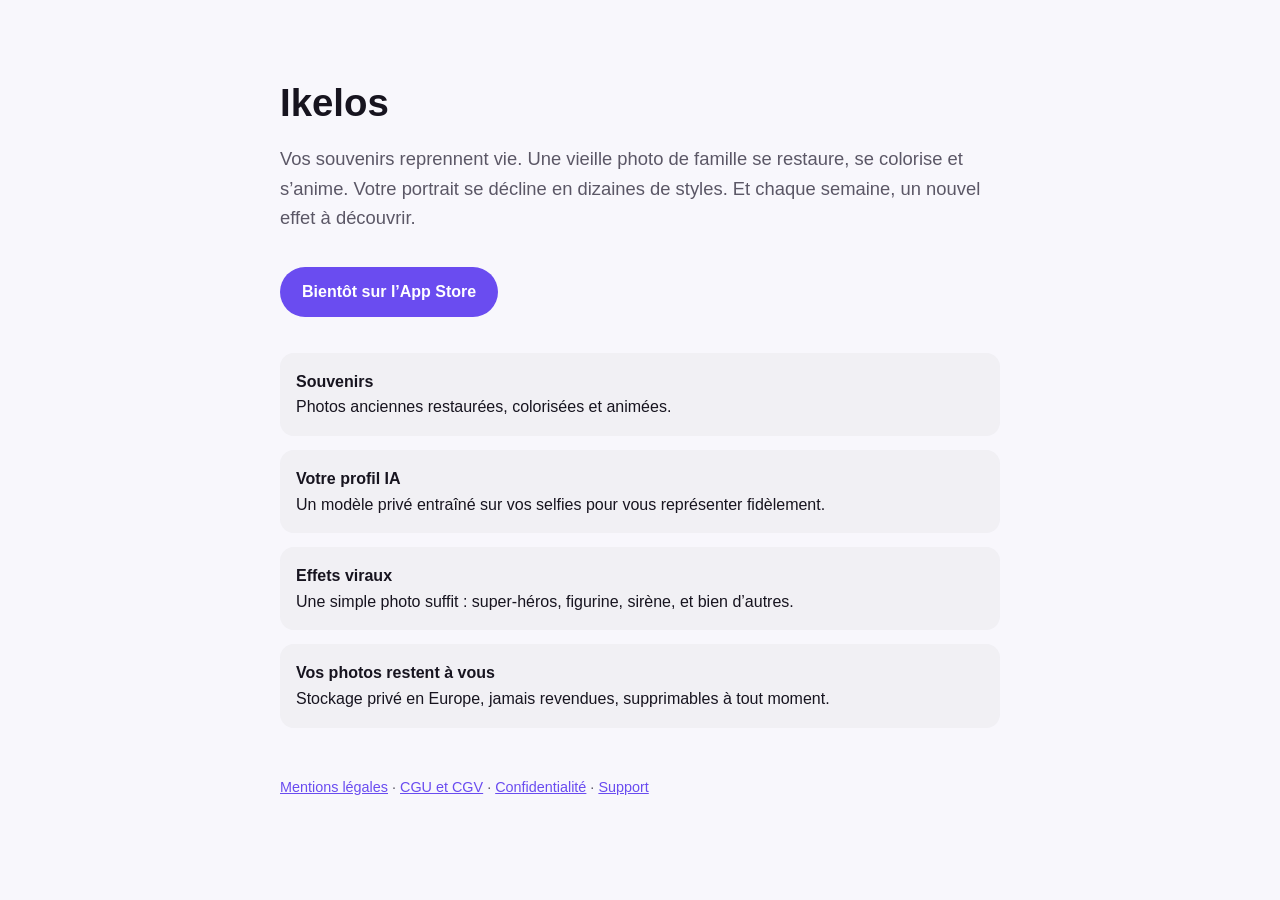
==== index.html @ d34604f9 "Site ikelos.fr : accueil, mentions légales, CGU et CGV, confidentialité, support Co-Authored-By: Cla" ====
<!doctype html>
<html lang="fr"><head><meta charset="utf-8"><meta name="viewport" content="width=device-width,initial-scale=1">
<title>Ikelos — vos photos prennent vie</title>
<meta name="description" content="Ikelos : vos photos de famille restaurées et animées, votre portrait dans des dizaines de styles, et chaque semaine un nouvel effet.">
<link rel="stylesheet" href="/style.css"></head>
<body><main>
<section class="hero">
<h1>Ikelos</h1>
<p class="lead">Vos souvenirs reprennent vie. Une vieille photo de famille se restaure, se colorise et s’anime. Votre portrait se décline en dizaines de styles. Et chaque semaine, un nouvel effet à découvrir.</p>
<a class="cta" href="#">Bientôt sur l’App Store</a>
</section>
<section class="features">
<div><strong>Souvenirs</strong><br>Photos anciennes restaurées, colorisées et animées.</div>
<div><strong>Votre profil IA</strong><br>Un modèle privé entraîné sur vos selfies pour vous représenter fidèlement.</div>
<div><strong>Effets viraux</strong><br>Une simple photo suffit : super-héros, figurine, sirène, et bien d’autres.</div>
<div><strong>Vos photos restent à vous</strong><br>Stockage privé en Europe, jamais revendues, supprimables à tout moment.</div>
</section>
<footer><a href="/mentions-legales/">Mentions légales</a> · <a href="/cgu/">CGU et CGV</a> · <a href="/confidentialite/">Confidentialité</a> · <a href="/support/">Support</a></footer>
</main></body></html>
---- style.css ----
:root{--bg:#f8f7fc;--text:#17141f;--muted:#5b5766;--accent:#6a4cf0}
@media (prefers-color-scheme:dark){:root{--bg:#0e0b14;--text:#f2effa;--muted:#a9a3b8;--accent:#a493ff}}
body{margin:0;background:var(--bg);color:var(--text);font:16px/1.6 -apple-system,BlinkMacSystemFont,"Segoe UI",Roboto,sans-serif}
main{max-width:720px;margin:0 auto;padding:32px 20px 64px}
h1{font-size:1.9em;line-height:1.2;margin:0 0 4px}h2{margin-top:2em;font-size:1.25em}
.meta{color:var(--muted);margin:0 0 24px}a{color:var(--accent)}
table{border-collapse:collapse;width:100%;font-size:.95em}td,th{border-bottom:1px solid #8883;padding:8px 6px;text-align:left;vertical-align:top}
.draft{background:#ffd76a33;border-left:4px solid #e0a400;padding:10px 14px;border-radius:6px}

.hero{padding:48px 0 8px}.hero h1{font-size:2.4em}.lead{font-size:1.15em;color:var(--muted)}
.cta{display:inline-block;margin-top:16px;padding:12px 22px;border-radius:999px;background:var(--accent);color:#fff;text-decoration:none;font-weight:600}
.features{display:grid;gap:14px;margin-top:28px}.features div{padding:16px;border-radius:14px;background:#8881}
footer{margin-top:48px;color:var(--muted);font-size:.9em}
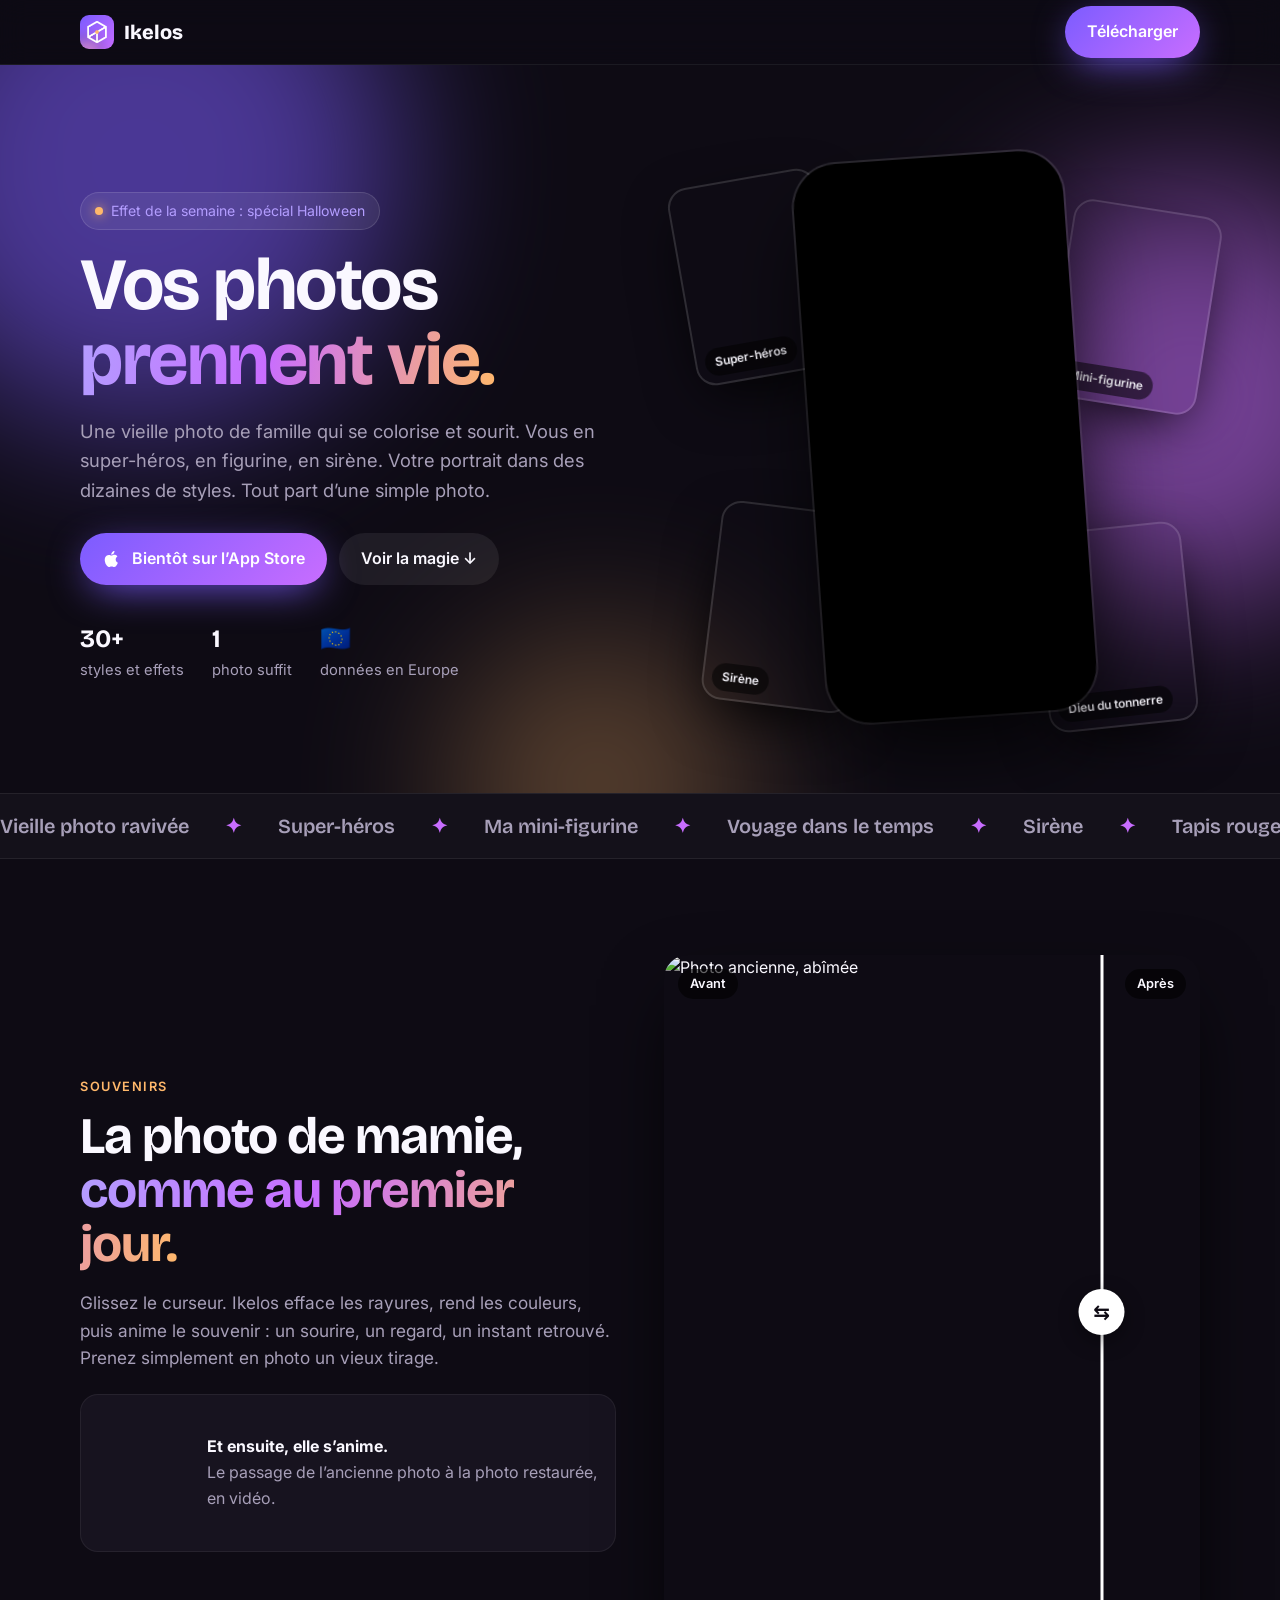
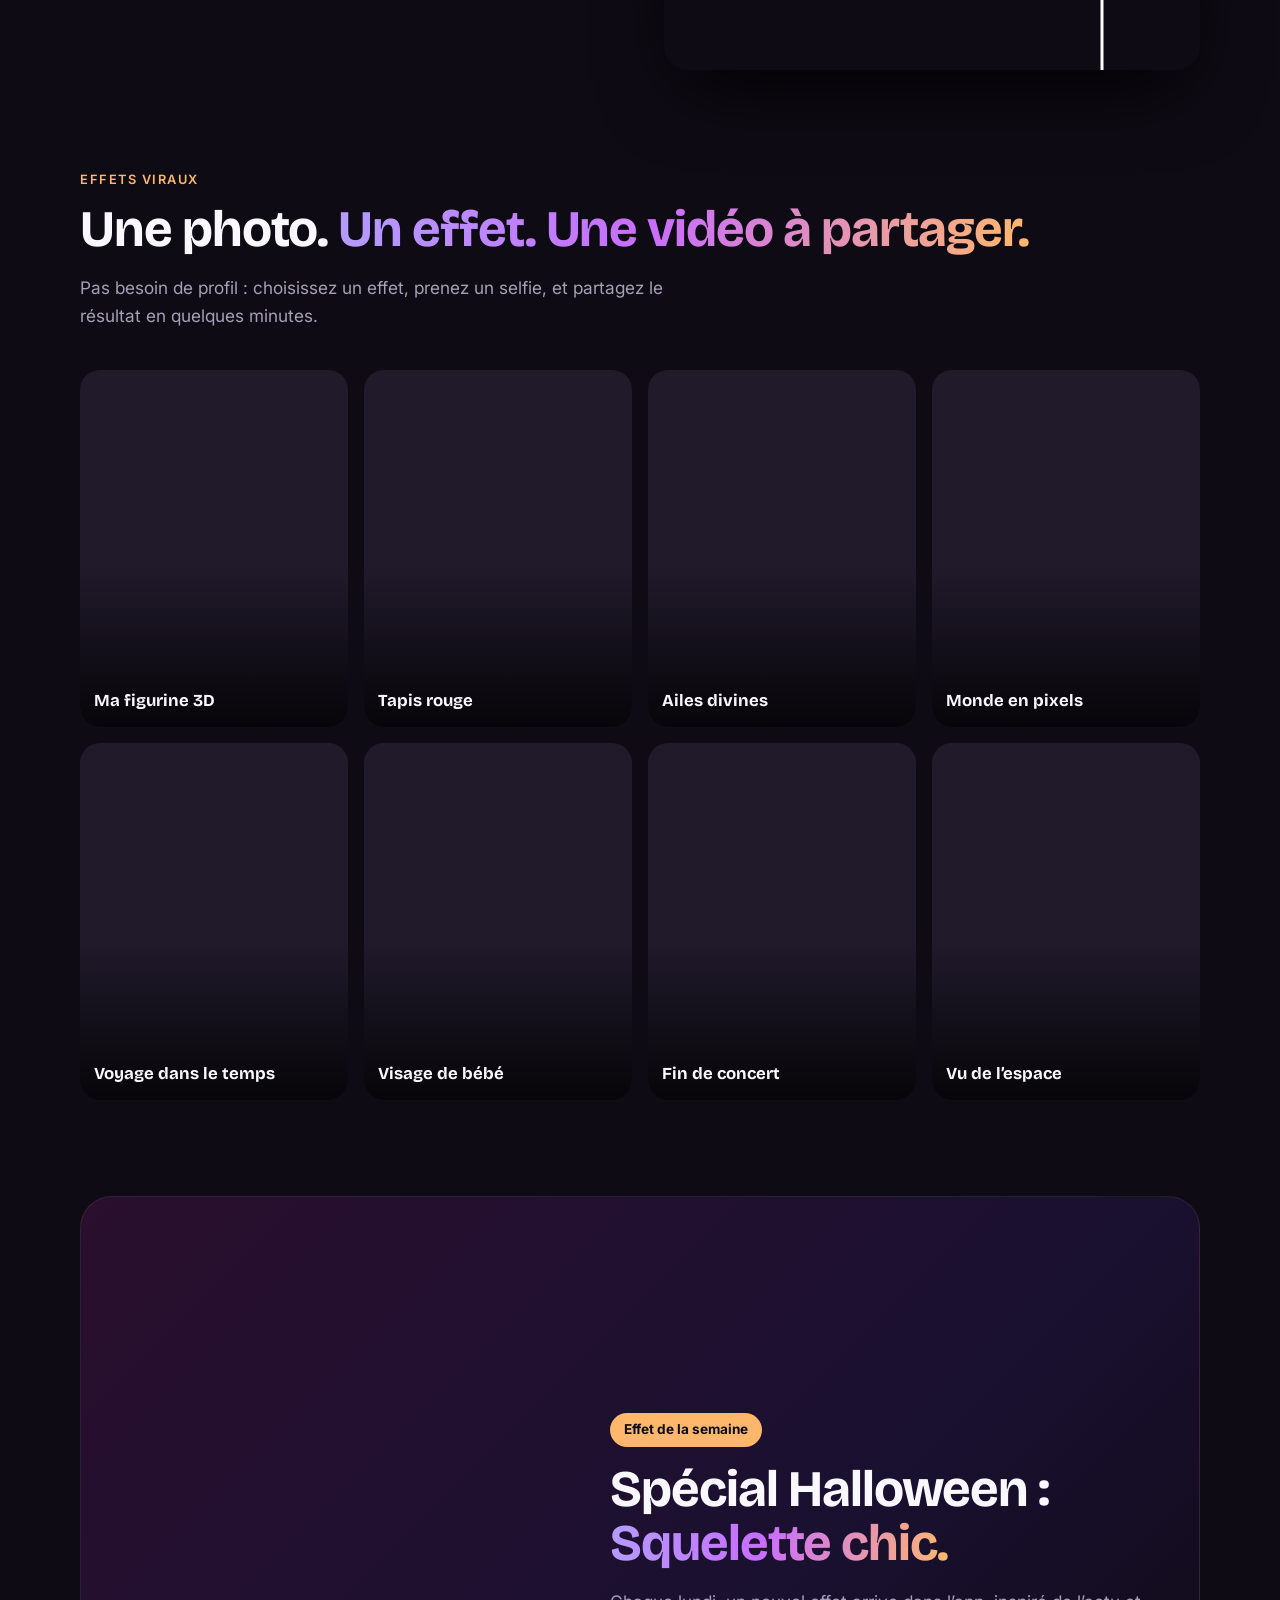
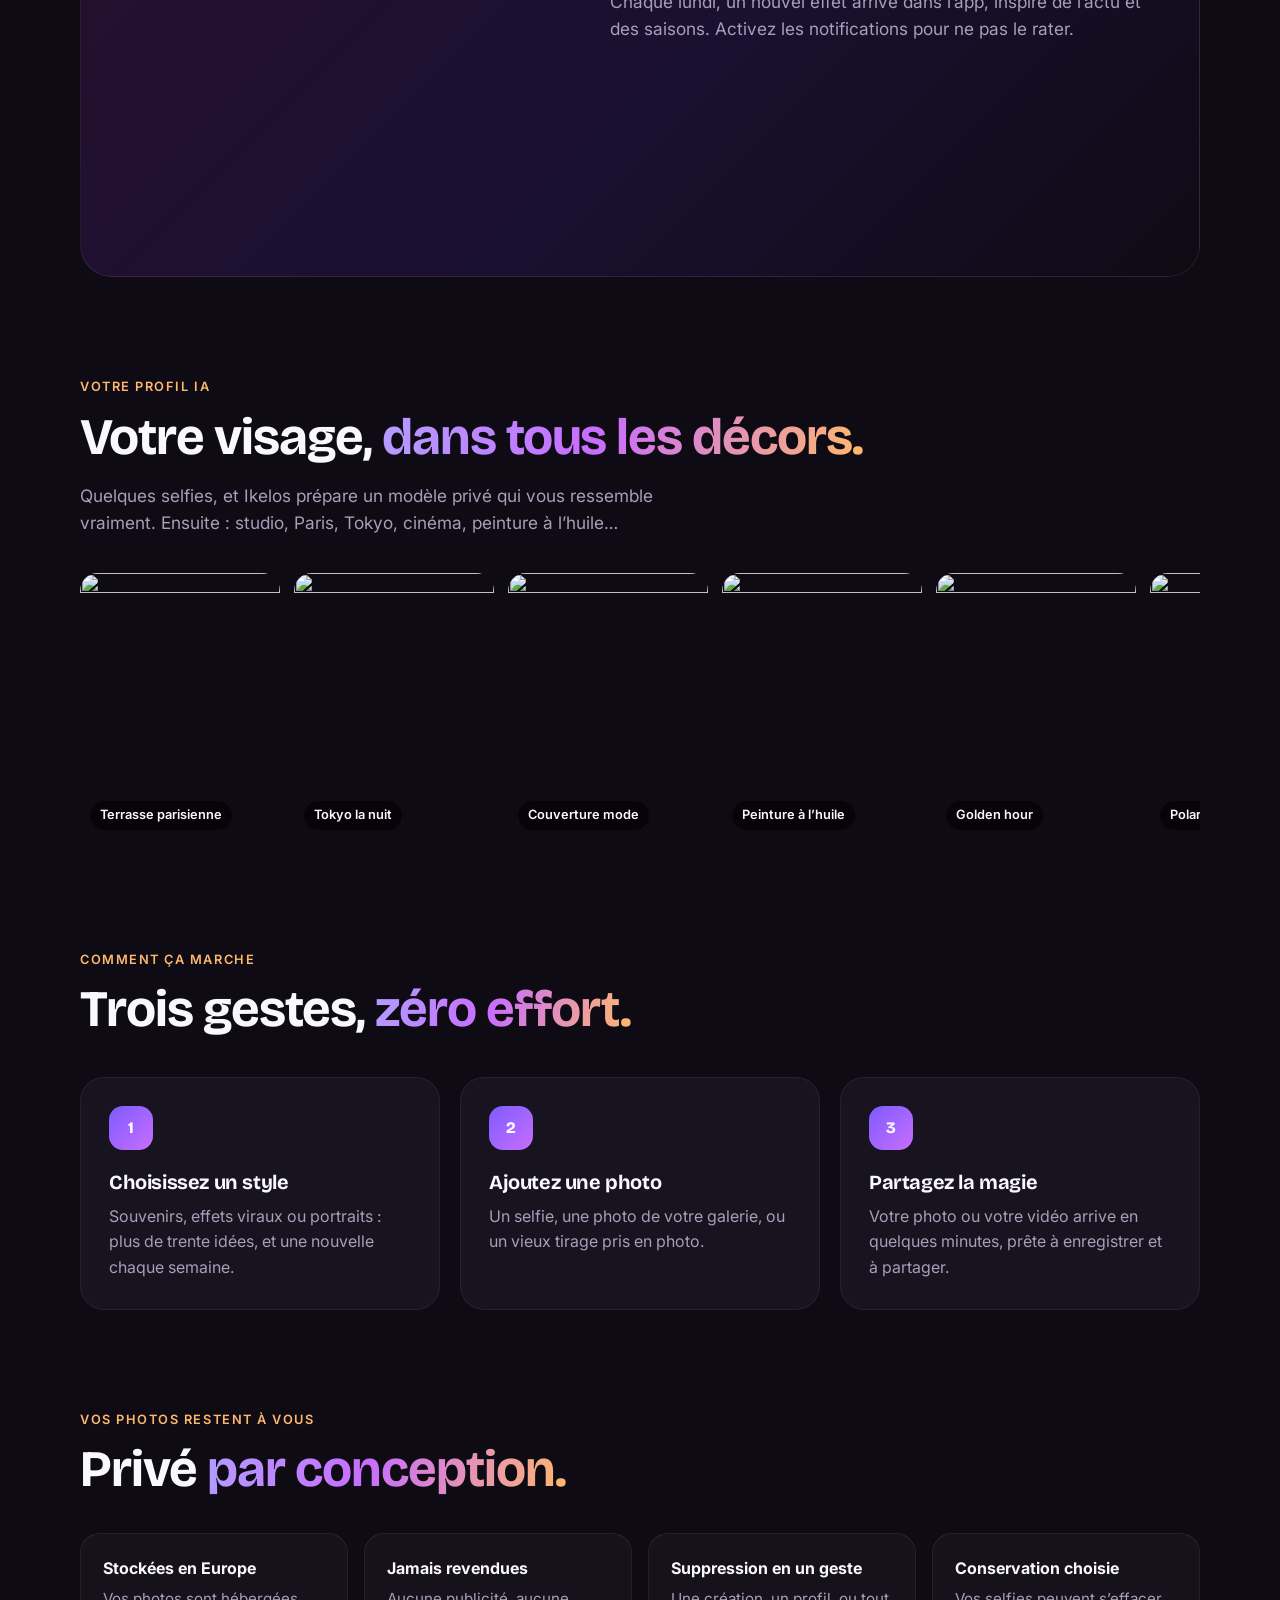
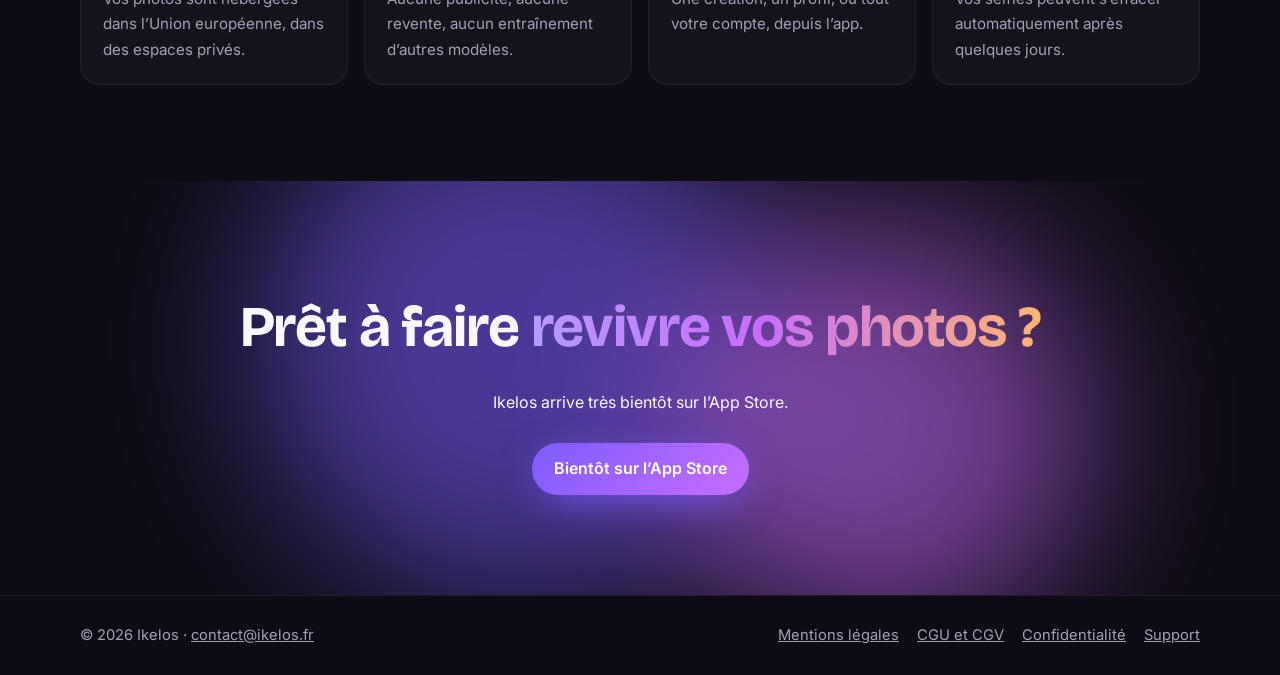
==== commit 8490e322: "Accueil vivant : vidéos des effets, avant-après des souvenirs, effet de la semaine Co-Authored-By: C" ====
--- a/index.html
+++ b/index.html
@@ -1,19 +1,345 @@
 <!doctype html>
-<html lang="fr"><head><meta charset="utf-8"><meta name="viewport" content="width=device-width,initial-scale=1">
+<html lang="fr">
+<head>
+<meta charset="utf-8">
+<meta name="viewport" content="width=device-width,initial-scale=1">
 <title>Ikelos — vos photos prennent vie</title>
-<meta name="description" content="Ikelos : vos photos de famille restaurées et animées, votre portrait dans des dizaines de styles, et chaque semaine un nouvel effet.">
-<link rel="stylesheet" href="/style.css"></head>
-<body><main>
-<section class="hero">
-<h1>Ikelos</h1>
-<p class="lead">Vos souvenirs reprennent vie. Une vieille photo de famille se restaure, se colorise et s’anime. Votre portrait se décline en dizaines de styles. Et chaque semaine, un nouvel effet à découvrir.</p>
-<a class="cta" href="#">Bientôt sur l’App Store</a>
-</section>
-<section class="features">
-<div><strong>Souvenirs</strong><br>Photos anciennes restaurées, colorisées et animées.</div>
-<div><strong>Votre profil IA</strong><br>Un modèle privé entraîné sur vos selfies pour vous représenter fidèlement.</div>
-<div><strong>Effets viraux</strong><br>Une simple photo suffit : super-héros, figurine, sirène, et bien d’autres.</div>
-<div><strong>Vos photos restent à vous</strong><br>Stockage privé en Europe, jamais revendues, supprimables à tout moment.</div>
-</section>
-<footer><a href="/mentions-legales/">Mentions légales</a> · <a href="/cgu/">CGU et CGV</a> · <a href="/confidentialite/">Confidentialité</a> · <a href="/support/">Support</a></footer>
-</main></body></html>
+<meta name="description" content="Ikelos : vos photos de famille restaurées et animées, votre portrait dans des dizaines de styles, et chaque semaine un nouvel effet viral.">
+<meta property="og:title" content="Ikelos — vos photos prennent vie">
+<meta property="og:description" content="Souvenirs restaurés et animés, effets viraux, votre portrait dans des dizaines de styles.">
+<meta property="og:image" content="https://kygvxnhfzdilxuaqdbyi.supabase.co/storage/v1/object/public/catalog/covers/super-heros.jpg">
+<link rel="icon" href="/favicon.png">
+<link rel="apple-touch-icon" href="/icon.png">
+<link rel="preconnect" href="https://fonts.googleapis.com">
+<link rel="preconnect" href="https://fonts.gstatic.com" crossorigin>
+<link href="https://fonts.googleapis.com/css2?family=Bricolage+Grotesque:opsz,wght@12..96,600;12..96,800&family=Inter:wght@400;500;600&display=swap" rel="stylesheet">
+<style>
+:root{
+  --ink:#0E0B14;--ink2:#17131F;--ink3:#201A2B;--line:#3A3149;
+  --text:#FAF8FF;--muted:#A79FB8;
+  --violet:#7C5CFF;--violet2:#B39DFF;--fuchsia:#C86DFF;--amber:#FFB86B;
+  --radius:24px;
+}
+*{box-sizing:border-box}
+html{scroll-behavior:smooth}
+body{margin:0;background:var(--ink);color:var(--text);font:16px/1.6 Inter,system-ui,sans-serif;overflow-x:hidden}
+h1,h2,h3{font-family:"Bricolage Grotesque",Inter,sans-serif;letter-spacing:-.02em;margin:0}
+a{color:inherit}
+img,video{display:block}
+.wrap{max-width:1160px;margin:0 auto;padding:0 20px}
+.grad{background:linear-gradient(100deg,var(--violet2),var(--fuchsia) 45%,var(--amber));-webkit-background-clip:text;background-clip:text;color:transparent}
+
+/* barre du haut */
+nav{position:sticky;top:0;z-index:20;backdrop-filter:blur(14px);background:#0e0b14b3;border-bottom:1px solid #ffffff10}
+nav .wrap{display:flex;align-items:center;justify-content:space-between;height:64px}
+.brand{display:flex;align-items:center;gap:10px;text-decoration:none;font-family:"Bricolage Grotesque";font-weight:800;font-size:1.25em}
+.brand img{width:34px;height:34px;border-radius:9px}
+.btn{display:inline-flex;align-items:center;gap:10px;padding:13px 22px;border-radius:999px;font-weight:600;text-decoration:none;border:0;cursor:pointer;transition:transform .2s,box-shadow .2s}
+.btn-primary{background:linear-gradient(135deg,var(--violet),var(--fuchsia));color:#fff;box-shadow:0 10px 40px -10px var(--violet)}
+.btn-primary:hover{transform:translateY(-2px);box-shadow:0 16px 50px -10px var(--fuchsia)}
+.btn-ghost{background:#ffffff12;color:var(--text)}
+.btn svg{width:20px;height:20px}
+
+/* héros */
+.hero{position:relative;padding:72px 0 56px;overflow:hidden}
+.blob{position:absolute;border-radius:50%;filter:blur(80px);opacity:.55;animation:drift 14s ease-in-out infinite alternate;pointer-events:none}
+.b1{width:520px;height:520px;background:var(--violet);top:-160px;left:-120px}
+.b2{width:420px;height:420px;background:var(--fuchsia);top:120px;right:-120px;animation-delay:-5s}
+.b3{width:300px;height:300px;background:var(--amber);bottom:-140px;left:35%;opacity:.3;animation-delay:-9s}
+@keyframes drift{to{transform:translate(60px,40px) scale(1.12)}}
+.hero .wrap{position:relative;display:grid;grid-template-columns:1.05fr .95fr;gap:48px;align-items:center}
+.pill{display:inline-flex;gap:8px;align-items:center;padding:7px 14px;border-radius:999px;background:#ffffff12;border:1px solid #ffffff1f;font-size:.88em;color:var(--violet2)}
+.pill i{width:8px;height:8px;border-radius:50%;background:var(--amber);box-shadow:0 0 12px var(--amber);animation:pulse 1.6s infinite}
+@keyframes pulse{50%{opacity:.35}}
+.hero h1{font-size:clamp(2.6rem,6.2vw,4.6rem);line-height:1.02;margin:18px 0}
+.hero p.lead{font-size:1.15em;color:var(--muted);max-width:520px}
+.cta-row{display:flex;flex-wrap:wrap;gap:12px;margin-top:28px}
+.stats{display:flex;gap:28px;margin-top:34px;color:var(--muted);font-size:.92em}
+.stats b{display:block;font-family:"Bricolage Grotesque";font-size:1.7em;color:var(--text)}
+
+/* téléphone et cartes flottantes */
+.stage{position:relative;height:600px}
+.phone{position:absolute;left:50%;top:50%;width:270px;height:560px;transform:translate(-50%,-50%) rotate(-4deg);border-radius:44px;background:#000;padding:12px;box-shadow:0 40px 100px -20px #000,0 0 0 2px #ffffff20;z-index:3}
+.phone video{width:100%;height:100%;object-fit:cover;border-radius:34px}
+.phone::before{content:"";position:absolute;top:20px;left:50%;transform:translateX(-50%);width:90px;height:26px;border-radius:20px;background:#000;z-index:2}
+.float{position:absolute;width:150px;aspect-ratio:3/4;border-radius:20px;overflow:hidden;box-shadow:0 20px 60px -15px #000;border:2px solid #ffffff22;animation:bob 6s ease-in-out infinite;z-index:2}
+.float video{width:100%;height:100%;object-fit:cover}
+.float span{position:absolute;left:8px;bottom:8px;padding:4px 10px;border-radius:999px;background:#0008;backdrop-filter:blur(6px);font-size:.75em;font-weight:600}
+.f1{left:-10px;top:40px;transform:rotate(-10deg)}
+.f2{right:-10px;top:70px;transform:rotate(9deg);animation-delay:-2s}
+.f3{left:20px;bottom:30px;transform:rotate(7deg);animation-delay:-4s}
+.f4{right:10px;bottom:10px;transform:rotate(-6deg);animation-delay:-3s}
+@keyframes bob{50%{translate:0 -14px}}
+
+/* bandeau défilant */
+.marquee{border-block:1px solid #ffffff12;background:#ffffff06;overflow:hidden;padding:16px 0}
+.track{display:flex;gap:36px;width:max-content;animation:scroll 40s linear infinite;font-family:"Bricolage Grotesque";font-weight:600;font-size:1.25em;color:var(--muted)}
+.track span::after{content:"✦";margin-left:36px;color:var(--fuchsia)}
+@keyframes scroll{to{transform:translateX(-50%)}}
+
+section.block{padding:96px 0}
+.kicker{font-weight:600;color:var(--amber);text-transform:uppercase;letter-spacing:.12em;font-size:.8em}
+.block h2{font-size:clamp(2rem,4.4vw,3.2rem);line-height:1.05;margin:12px 0 16px}
+.block p.sub{color:var(--muted);font-size:1.08em;max-width:620px}
+
+/* avant / après */
+.memories{display:grid;grid-template-columns:1fr 1fr;gap:48px;align-items:center}
+.compare{position:relative;aspect-ratio:3/4;border-radius:var(--radius);overflow:hidden;user-select:none;touch-action:none;box-shadow:0 30px 80px -20px #000;cursor:ew-resize}
+.compare img{position:absolute;inset:0;width:100%;height:100%;object-fit:cover}
+.compare .after{clip-path:inset(0 0 0 var(--pos,50%))}
+.compare .handle{position:absolute;top:0;bottom:0;left:var(--pos,50%);width:3px;background:#fff;transform:translateX(-50%)}
+.compare .handle::after{content:"⇆";position:absolute;top:50%;left:50%;transform:translate(-50%,-50%);width:46px;height:46px;border-radius:50%;background:#fff;color:var(--ink);display:grid;place-items:center;font-size:20px;font-weight:700;box-shadow:0 6px 20px #0006}
+.tag{position:absolute;top:14px;padding:5px 12px;border-radius:999px;background:#0009;font-size:.8em;font-weight:600}
+.tag.l{left:14px}.tag.r{right:14px}
+.mini-video{margin-top:22px;display:flex;gap:16px;align-items:center;padding:14px;border-radius:18px;background:var(--ink2);border:1px solid #ffffff10}
+.mini-video video{width:96px;height:128px;object-fit:cover;border-radius:12px}
+
+/* grille d'effets */
+.grid{display:grid;grid-template-columns:repeat(4,1fr);gap:16px;margin-top:40px}
+.card{position:relative;aspect-ratio:3/4;border-radius:20px;overflow:hidden;background:var(--ink3);transition:transform .35s cubic-bezier(.2,.8,.2,1)}
+.card:hover{transform:translateY(-6px) rotate(-1deg)}
+.card video,.card img{width:100%;height:100%;object-fit:cover}
+.card::after{content:"";position:absolute;inset:0;background:linear-gradient(180deg,transparent 55%,#000c)}
+.card b{position:absolute;left:14px;bottom:12px;z-index:1;font-family:"Bricolage Grotesque";font-size:1.05em}
+
+/* effet de la semaine */
+.weekly{position:relative;display:grid;grid-template-columns:.9fr 1.1fr;gap:40px;align-items:center;padding:40px;border-radius:32px;background:linear-gradient(135deg,#2a0f2e,#1a1030 60%,#0e0b14);border:1px solid #ffffff14;overflow:hidden}
+.weekly video{width:100%;aspect-ratio:3/4;object-fit:cover;border-radius:22px}
+.badge{display:inline-block;padding:6px 14px;border-radius:999px;background:var(--amber);color:var(--ink);font-weight:700;font-size:.85em}
+
+/* styles photo */
+.strip{display:flex;gap:14px;margin-top:36px;overflow-x:auto;scroll-snap-type:x mandatory;padding-bottom:10px}
+.strip figure{flex:0 0 200px;margin:0;scroll-snap-align:start;position:relative;border-radius:18px;overflow:hidden}
+.strip img{width:100%;aspect-ratio:3/4;object-fit:cover}
+.strip figcaption{position:absolute;left:10px;bottom:10px;padding:4px 10px;border-radius:999px;background:#0009;font-size:.8em;font-weight:600}
+
+/* étapes */
+.steps{display:grid;grid-template-columns:repeat(3,1fr);gap:20px;margin-top:40px}
+.step{padding:28px;border-radius:var(--radius);background:var(--ink2);border:1px solid #ffffff10}
+.step .n{width:44px;height:44px;border-radius:14px;display:grid;place-items:center;font-family:"Bricolage Grotesque";font-weight:800;background:linear-gradient(135deg,var(--violet),var(--fuchsia));margin-bottom:16px}
+.step h3{font-size:1.25em;margin-bottom:6px}
+.step p{color:var(--muted);margin:0}
+
+/* confiance */
+.trust{display:grid;grid-template-columns:repeat(4,1fr);gap:16px;margin-top:36px}
+.trust div{padding:22px;border-radius:20px;background:#ffffff08;border:1px solid #ffffff10}
+.trust b{display:block;margin-bottom:4px}
+.trust span{color:var(--muted);font-size:.95em}
+
+.final{text-align:center;padding:100px 20px;position:relative;overflow:hidden}
+.final h2{font-size:clamp(2.2rem,5vw,3.6rem)}
+footer{border-top:1px solid #ffffff12;padding:28px 0;color:var(--muted);font-size:.92em}
+footer .wrap{display:flex;flex-wrap:wrap;gap:16px;justify-content:space-between}
+footer nav{all:unset;display:flex;flex-wrap:wrap;gap:18px}
+
+.reveal{opacity:0;transform:translateY(30px);transition:opacity .8s,transform .8s cubic-bezier(.2,.8,.2,1)}
+.reveal.in{opacity:1;transform:none}
+
+@media (max-width:900px){
+  .hero .wrap,.memories,.weekly{grid-template-columns:1fr}
+  .stage{height:520px}
+  .grid{grid-template-columns:repeat(2,1fr)}
+  .steps,.trust{grid-template-columns:1fr 1fr}
+  .weekly{padding:24px}
+  section.block{padding:72px 0}
+}
+@media (max-width:560px){
+  .steps,.trust{grid-template-columns:1fr}
+  .float{width:110px}
+  .phone{width:220px;height:460px}
+  .stage{height:480px}
+  .stats{gap:18px}
+}
+@media (prefers-reduced-motion:reduce){*{animation:none!important;transition:none!important}.reveal{opacity:1;transform:none}}
+</style>
+</head>
+<body>
+
+<nav>
+  <div class="wrap">
+    <a class="brand" href="/"><img src="/icon.png" alt="">Ikelos</a>
+    <a class="btn btn-primary" href="#telecharger">Télécharger</a>
+  </div>
+</nav>
+
+<header class="hero">
+  <div class="blob b1"></div><div class="blob b2"></div><div class="blob b3"></div>
+  <div class="wrap">
+    <div>
+      <span class="pill"><i></i> Effet de la semaine : spécial Halloween</span>
+      <h1>Vos photos <span class="grad">prennent vie.</span></h1>
+      <p class="lead">Une vieille photo de famille qui se colorise et sourit. Vous en super-héros, en figurine, en sirène. Votre portrait dans des dizaines de styles. Tout part d’une simple photo.</p>
+      <div class="cta-row" id="telecharger">
+        <a class="btn btn-primary" href="#"><svg viewBox="0 0 24 24" fill="currentColor"><path d="M16.4 12.6c0-2.4 2-3.6 2.1-3.7-1.1-1.7-2.9-1.9-3.5-1.9-1.5-.2-2.9.9-3.7.9-.8 0-1.9-.9-3.2-.8-1.6 0-3.1 1-4 2.4-1.7 3-.4 7.4 1.2 9.8.8 1.2 1.8 2.5 3 2.4 1.2 0 1.7-.8 3.2-.8s1.9.8 3.2.8c1.3 0 2.2-1.2 3-2.4.9-1.4 1.3-2.7 1.3-2.8 0 0-2.6-1-2.6-3.9zM14 5.5c.7-.8 1.1-1.9 1-3-1 0-2.1.7-2.8 1.5-.6.7-1.2 1.8-1 2.9 1 .1 2.1-.6 2.8-1.4z"/></svg>Bientôt sur l’App Store</a>
+        <a class="btn btn-ghost" href="#souvenirs">Voir la magie ↓</a>
+      </div>
+      <div class="stats">
+        <div><b>30+</b>styles et effets</div>
+        <div><b>1</b>photo suffit</div>
+        <div><b>🇪🇺</b>données en Europe</div>
+      </div>
+    </div>
+    <div class="stage">
+      <div class="phone"><video data-src="onboarding/welcome.mp4" muted loop playsinline autoplay preload="none"></video></div>
+      <div class="float f1"><video data-src="previews/super-heros.mp4" muted loop playsinline preload="none"></video><span>Super-héros</span></div>
+      <div class="float f2"><video data-src="previews/mini-figurine.mp4" muted loop playsinline preload="none"></video><span>Mini-figurine</span></div>
+      <div class="float f3"><video data-src="previews/sirene.mp4" muted loop playsinline preload="none"></video><span>Sirène</span></div>
+      <div class="float f4"><video data-src="previews/dieu-du-tonnerre.mp4" muted loop playsinline preload="none"></video><span>Dieu du tonnerre</span></div>
+    </div>
+  </div>
+</header>
+
+<div class="marquee" aria-hidden="true">
+  <div class="track">
+    <span>Vieille photo ravivée</span><span>Super-héros</span><span>Ma mini-figurine</span><span>Voyage dans le temps</span><span>Sirène</span><span>Tapis rouge</span><span>Squelette chic</span><span>Ailes divines</span><span>Monde en pixels</span><span>Visage de bébé</span><span>Fin de concert</span><span>Vu de l’espace</span>
+    <span>Vieille photo ravivée</span><span>Super-héros</span><span>Ma mini-figurine</span><span>Voyage dans le temps</span><span>Sirène</span><span>Tapis rouge</span><span>Squelette chic</span><span>Ailes divines</span><span>Monde en pixels</span><span>Visage de bébé</span><span>Fin de concert</span><span>Vu de l’espace</span>
+  </div>
+</div>
+
+<section class="block" id="souvenirs">
+  <div class="wrap memories">
+    <div class="reveal">
+      <span class="kicker">Souvenirs</span>
+      <h2>La photo de mamie, <span class="grad">comme au premier jour.</span></h2>
+      <p class="sub">Glissez le curseur. Ikelos efface les rayures, rend les couleurs, puis anime le souvenir : un sourire, un regard, un instant retrouvé. Prenez simplement en photo un vieux tirage.</p>
+      <div class="mini-video">
+        <video data-src="previews/photo-ancienne-ravivee.mp4" muted loop playsinline preload="none"></video>
+        <div><b>Et ensuite, elle s’anime.</b><br><span style="color:var(--muted)">Le passage de l’ancienne photo à la photo restaurée, en vidéo.</span></div>
+      </div>
+    </div>
+    <div class="compare reveal" id="compare" aria-label="Comparaison avant après">
+      <img src="https://kygvxnhfzdilxuaqdbyi.supabase.co/storage/v1/object/public/catalog/onboarding/sources/photo-ancienne-ravivee.jpg" alt="Photo ancienne, abîmée">
+      <img class="after" src="https://kygvxnhfzdilxuaqdbyi.supabase.co/storage/v1/object/public/catalog/previews/photo-ancienne-ravivee-end.jpg" alt="La même photo restaurée et colorisée">
+      <div class="handle"></div>
+      <span class="tag l">Avant</span><span class="tag r">Après</span>
+    </div>
+  </div>
+</section>
+
+<section class="block" style="padding-top:0">
+  <div class="wrap">
+    <div class="reveal">
+      <span class="kicker">Effets viraux</span>
+      <h2>Une photo. <span class="grad">Un effet. Une vidéo à partager.</span></h2>
+      <p class="sub">Pas besoin de profil : choisissez un effet, prenez un selfie, et partagez le résultat en quelques minutes.</p>
+    </div>
+    <div class="grid">
+      <div class="card reveal"><video data-src="previews/figurine-3d.mp4" muted loop playsinline preload="none"></video><b>Ma figurine 3D</b></div>
+      <div class="card reveal"><video data-src="previews/tapis-rouge.mp4" muted loop playsinline preload="none"></video><b>Tapis rouge</b></div>
+      <div class="card reveal"><video data-src="previews/ailes-divines.mp4" muted loop playsinline preload="none"></video><b>Ailes divines</b></div>
+      <div class="card reveal"><video data-src="previews/monde-en-pixels.mp4" muted loop playsinline preload="none"></video><b>Monde en pixels</b></div>
+      <div class="card reveal"><video data-src="previews/voyage-dans-le-temps.mp4" muted loop playsinline preload="none"></video><b>Voyage dans le temps</b></div>
+      <div class="card reveal"><video data-src="previews/visage-de-bebe.mp4" muted loop playsinline preload="none"></video><b>Visage de bébé</b></div>
+      <div class="card reveal"><video data-src="previews/fin-de-concert.mp4" muted loop playsinline preload="none"></video><b>Fin de concert</b></div>
+      <div class="card reveal"><video data-src="previews/vu-de-l-espace.mp4" muted loop playsinline preload="none"></video><b>Vu de l’espace</b></div>
+    </div>
+  </div>
+</section>
+
+<section class="block" style="padding-top:0">
+  <div class="wrap">
+    <div class="weekly reveal">
+      <video data-src="previews/squelette-chic.mp4" muted loop playsinline preload="none"></video>
+      <div>
+        <span class="badge">Effet de la semaine</span>
+        <h2 style="margin-top:16px">Spécial Halloween : <span class="grad">Squelette chic.</span></h2>
+        <p class="sub">Chaque lundi, un nouvel effet arrive dans l’app, inspiré de l’actu et des saisons. Activez les notifications pour ne pas le rater.</p>
+      </div>
+    </div>
+  </div>
+</section>
+
+<section class="block" style="padding-top:0">
+  <div class="wrap">
+    <div class="reveal">
+      <span class="kicker">Votre profil IA</span>
+      <h2>Votre visage, <span class="grad">dans tous les décors.</span></h2>
+      <p class="sub">Quelques selfies, et Ikelos prépare un modèle privé qui vous ressemble vraiment. Ensuite : studio, Paris, Tokyo, cinéma, peinture à l’huile…</p>
+    </div>
+    <div class="strip reveal">
+      <figure><img loading="lazy" data-img="covers/paris-terrasse.jpg" alt=""><figcaption>Terrasse parisienne</figcaption></figure>
+      <figure><img loading="lazy" data-img="covers/tokyo-nuit.jpg" alt=""><figcaption>Tokyo la nuit</figcaption></figure>
+      <figure><img loading="lazy" data-img="covers/couverture-mode.jpg" alt=""><figcaption>Couverture mode</figcaption></figure>
+      <figure><img loading="lazy" data-img="covers/peinture-huile.jpg" alt=""><figcaption>Peinture à l’huile</figcaption></figure>
+      <figure><img loading="lazy" data-img="covers/golden-hour.jpg" alt=""><figcaption>Golden hour</figcaption></figure>
+      <figure><img loading="lazy" data-img="covers/polar-noir.jpg" alt=""><figcaption>Polar</figcaption></figure>
+      <figure><img loading="lazy" data-img="covers/neon-retro.jpg" alt=""><figcaption>Néon rétro</figcaption></figure>
+      <figure><img loading="lazy" data-img="covers/iles-grecques.jpg" alt=""><figcaption>Îles grecques</figcaption></figure>
+    </div>
+  </div>
+</section>
+
+<section class="block" style="padding-top:0">
+  <div class="wrap">
+    <div class="reveal"><span class="kicker">Comment ça marche</span><h2>Trois gestes, <span class="grad">zéro effort.</span></h2></div>
+    <div class="steps">
+      <div class="step reveal"><div class="n">1</div><h3>Choisissez un style</h3><p>Souvenirs, effets viraux ou portraits : plus de trente idées, et une nouvelle chaque semaine.</p></div>
+      <div class="step reveal"><div class="n">2</div><h3>Ajoutez une photo</h3><p>Un selfie, une photo de votre galerie, ou un vieux tirage pris en photo.</p></div>
+      <div class="step reveal"><div class="n">3</div><h3>Partagez la magie</h3><p>Votre photo ou votre vidéo arrive en quelques minutes, prête à enregistrer et à partager.</p></div>
+    </div>
+  </div>
+</section>
+
+<section class="block" style="padding-top:0">
+  <div class="wrap">
+    <div class="reveal"><span class="kicker">Vos photos restent à vous</span><h2>Privé <span class="grad">par conception.</span></h2></div>
+    <div class="trust">
+      <div class="reveal"><b>Stockées en Europe</b><span>Vos photos sont hébergées dans l’Union européenne, dans des espaces privés.</span></div>
+      <div class="reveal"><b>Jamais revendues</b><span>Aucune publicité, aucune revente, aucun entraînement d’autres modèles.</span></div>
+      <div class="reveal"><b>Suppression en un geste</b><span>Une création, un profil, ou tout votre compte, depuis l’app.</span></div>
+      <div class="reveal"><b>Conservation choisie</b><span>Vos selfies peuvent s’effacer automatiquement après quelques jours.</span></div>
+    </div>
+  </div>
+</section>
+
+<section class="final">
+  <div class="blob b1" style="left:20%;top:-100px"></div><div class="blob b2" style="right:15%;top:40px"></div>
+  <div class="wrap" style="position:relative">
+    <h2>Prêt à faire <span class="grad">revivre vos photos ?</span></h2>
+    <p class="sub" style="margin:16px auto 28px">Ikelos arrive très bientôt sur l’App Store.</p>
+    <a class="btn btn-primary" href="#telecharger">Bientôt sur l’App Store</a>
+  </div>
+</section>
+
+<footer>
+  <div class="wrap">
+    <span>© 2026 Ikelos · <a href="mailto:contact@ikelos.fr">contact@ikelos.fr</a></span>
+    <nav><a href="/mentions-legales/">Mentions légales</a><a href="/cgu/">CGU et CGV</a><a href="/confidentialite/">Confidentialité</a><a href="/support/">Support</a></nav>
+  </div>
+</footer>
+
+<script>
+const CDN = 'https://kygvxnhfzdilxuaqdbyi.supabase.co/storage/v1/object/public/catalog/';
+document.querySelectorAll('img[data-img]').forEach((i) => (i.src = CDN + i.dataset.img));
+
+// Vidéos : chargées et lues seulement quand elles sont à l'écran.
+const vio = new IntersectionObserver((entries) => {
+  for (const e of entries) {
+    const v = e.target;
+    if (e.isIntersecting) {
+      if (!v.src) v.src = CDN + v.dataset.src;
+      v.play().catch(() => {});
+    } else v.pause();
+  }
+}, { rootMargin: '200px' });
+document.querySelectorAll('video[data-src]').forEach((v) => vio.observe(v));
+
+// Apparition au défilement.
+const rio = new IntersectionObserver((entries) => entries.forEach((e) => e.isIntersecting && (e.target.classList.add('in'), rio.unobserve(e.target))), { threshold: 0.12 });
+document.querySelectorAll('.reveal').forEach((el, i) => { el.style.transitionDelay = (i % 4) * 80 + 'ms'; rio.observe(el); });
+
+// Curseur avant / après.
+const cmp = document.getElementById('compare');
+const setPos = (x) => { const r = cmp.getBoundingClientRect(); cmp.style.setProperty('--pos', Math.min(100, Math.max(0, ((x - r.left) / r.width) * 100)) + '%'); };
+let drag = false;
+cmp.addEventListener('pointerdown', (e) => { drag = true; cmp.setPointerCapture(e.pointerId); setPos(e.clientX); });
+cmp.addEventListener('pointermove', (e) => drag && setPos(e.clientX));
+cmp.addEventListener('pointerup', () => (drag = false));
+// Petite démo automatique tant qu'on n'a pas touché le curseur.
+let t0 = null, touched = false;
+cmp.addEventListener('pointerdown', () => (touched = true), { once: true });
+const demo = (t) => { if (touched) return; t0 ??= t; const p = 50 + 32 * Math.sin((t - t0) / 1300); cmp.style.setProperty('--pos', p + '%'); requestAnimationFrame(demo); };
+new IntersectionObserver((en, o) => { if (en[0].isIntersecting) { requestAnimationFrame(demo); o.disconnect(); } }).observe(cmp);
+</script>
+</body>
+</html>
